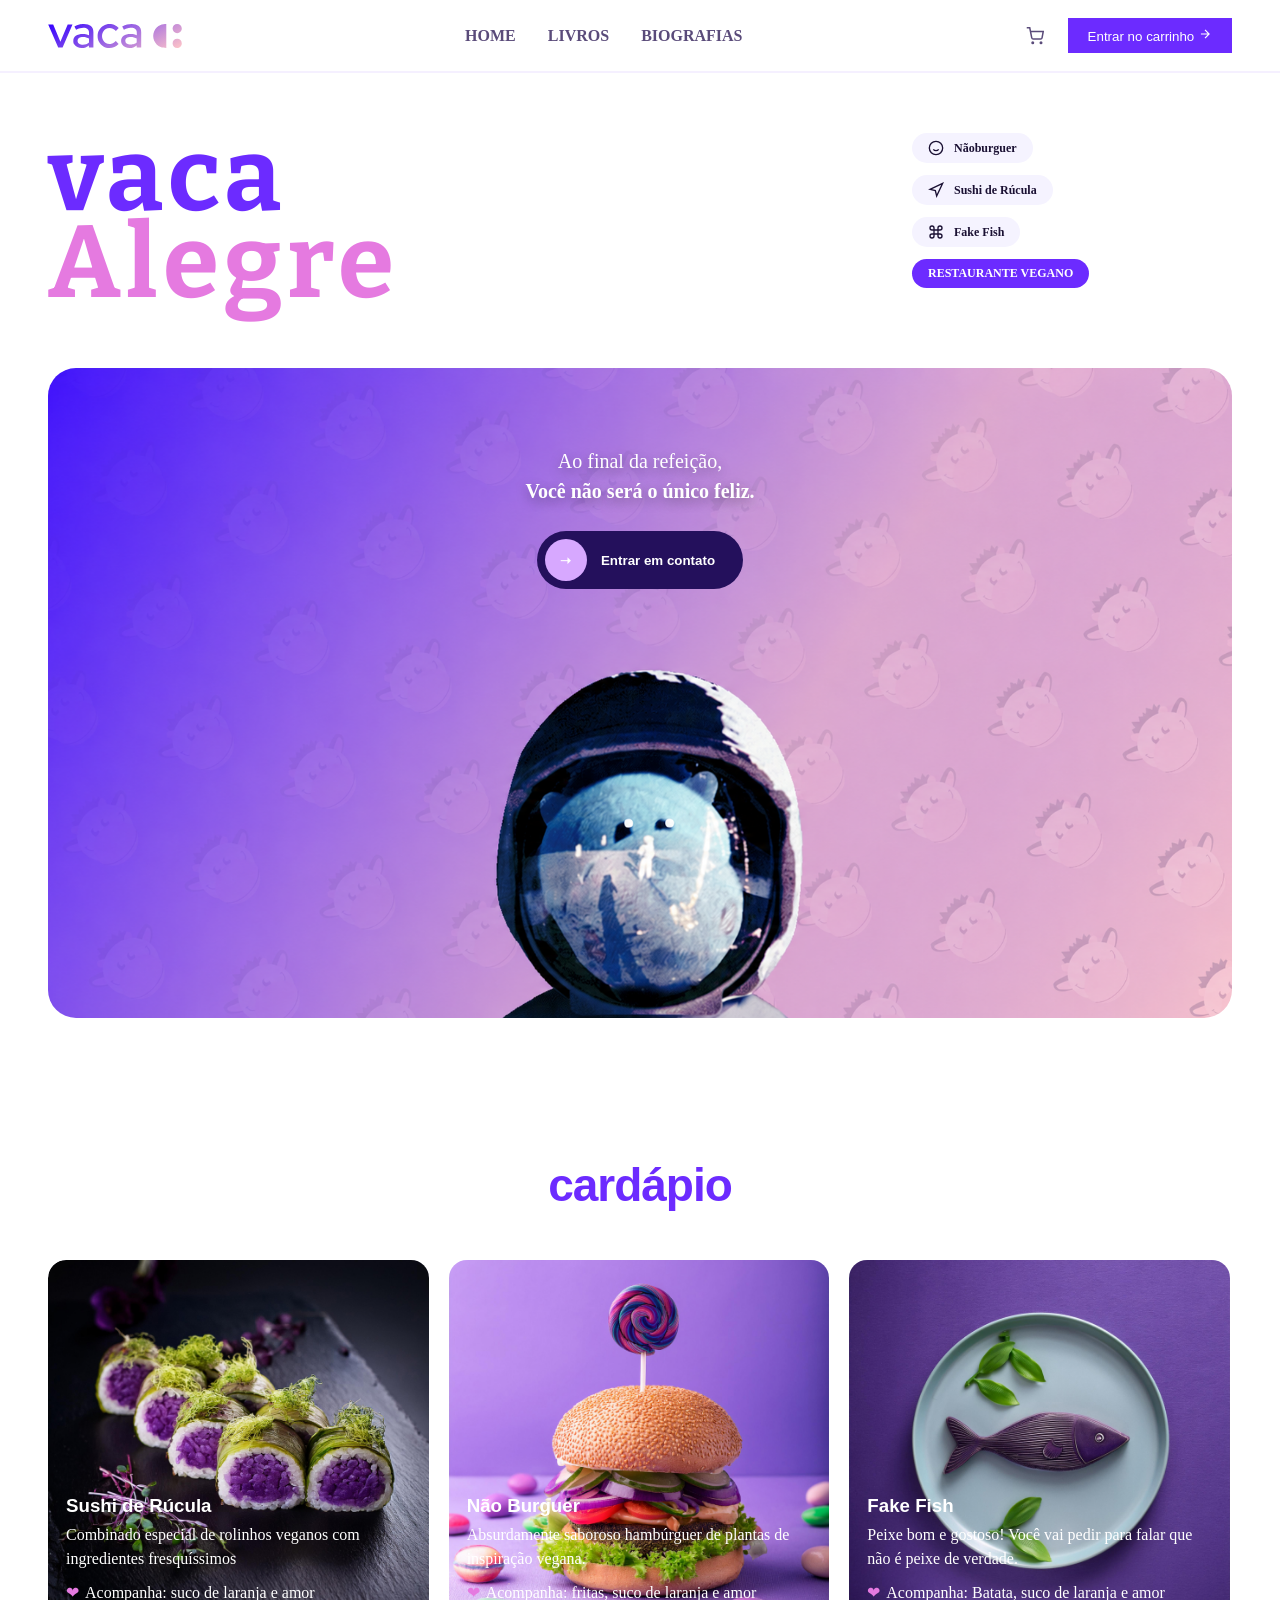
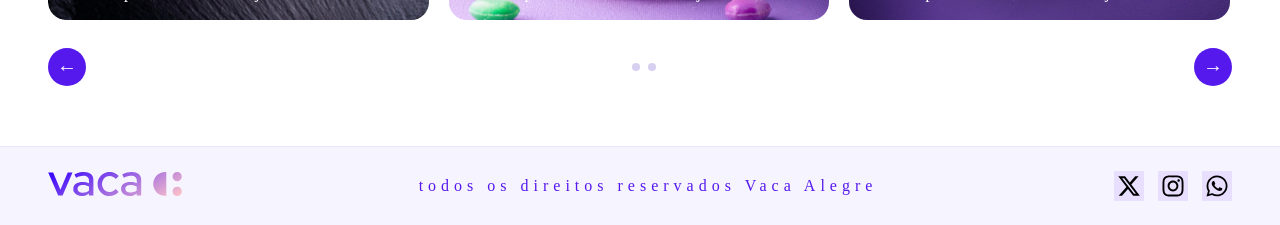
==== site/index.html @ ef527858 "Add files via upload" ====
<!DOCTYPE html>
<html lang="en">
<head>
    <meta charset="UTF-8">
    <meta name="viewport" content="width=device-width, initial-scale=1.0">
    <title>booksaurora</title>
    <link rel="stylesheet" href="style.css">
</head>
<body>
    <nav>
        <div class="nav-logo">
            <img src="imagens/vaca-alegre-marca.svg" alt="">
        </div>
        <ul class="nav-links">
            <li><a href="">Home</a></li>
            <li><a href="#cardapio">livros</a></li>
            <li><a href="sobrenos.html">biografias</a></li>
        </ul>
        <div class="nav-actions">
            <span class="nav-cart">
                <svg viewBox="0 0 24 24" fill="none" stroke="currentColor" stroke-width="2" width="18" height="18"><circle cx="9" cy="21" r="1"/><circle cx="20" cy="21" r="1"/><path d="M1 1h4l2.68 13.39a2 2 0 0 0 2 1.61h9.72a2 2 0 0 0 2-1.61L23 6H6"/></svg>
            </span>
            <button class="btn-entrar">
                Entrar no carrinho
                <svg viewBox="0 0 24 24" fill="none" stroke="currentColor" stroke-width="2"><path d="M5 12h14M12 5l7 7-7 7"/></svg>
            </button>
        </div>       
    </nav>

    <div class="hero">
        <div class="hero-topo">
            <div class="hero-text">
                <h1 class="hero-title">
                    vaca <br>
                    <span class="alegre">Alegre</span> 
                </h1>
            </div>
            <div class="hero-menu">
                <div class="hero-menu-item">
                    <svg viewBox="0 0 24 24" fill="none" stroke="currentColor" stroke-width="2"><circle cx="12" cy="12" r="10"/><path d="M8 14s1.5 2 4 2 4-2 4-2"/><line x1="9" y1="9" x2="9.01" y2="9"/><line x1="15" y1="9" x2="15.01" y2="9"/></svg>
                    Nãoburguer
                </div>
                <div class="hero-menu-item">
                    <svg viewBox="0 0 24 24" fill="none" stroke="currentColor" stroke-width="2"><path d="M3 11l19-9-9 19-2-8-8-2z"/></svg>
                    Sushi de Rúcula
                </div>
                <div class="hero-menu-item">
                    <svg viewBox="0 0 24 24" fill="none" stroke="currentColor" stroke-width="2"><path d="M18 3a3 3 0 0 0-3 3v12a3 3 0 0 0 3 3 3 3 0 0 0 3-3 3 3 0 0 0-3-3H6a3 3 0 0 0-3 3 3 3 0 0 0 3 3 3 3 0 0 0 3-3V6a3 3 0 0 0-3-3 3 3 0 0 0-3 3 3 3 0 0 0 3 3h12a3 3 0 0 0 3-3 3 3 0 0 0-3-3z"/></svg>
                    Fake Fish
                </div>
                <div class="hero-menu-item active">
                    Restaurante Vegano
                </div>
            </div>            
        </div>
        <div class="hero-banner">
            <img src="imagens/espaco.png" alt="">
            <div class="hero-banner-content">
                <p>
                    Ao final da refeição, <br>
                    <strong> Você não será o único feliz.</strong>
                </p>
                <button class="btn-contato">
                    Entrar em contato
                </button>
            </div>
        </div>
    </div>
    <div class="cardapio" id="cardapio">
        <h2 class="cardapio-title">cardápio</h2>
        <div class="carousel-wrapper">
          <div class="carousel-track-outer">
            <div class="carousel-track" id="carouselTrack">
                <!--Cards-->
                <div class="card">
                    <div class="card-img-placeholder">
                        <img src="imagens/fotos/cardapio/sushi-de-rucula.jpg" alt="" style="width: 100%;height:100%;object-fit:cover;">
                    </div>
                    <div class="card-info">
                        <h3>Sushi de Rúcula</h3>
                        <p>Combinado especial de rolinhos veganos com ingredientes fresquíssimos</p>
                        <span class="card-tag">Acompanha: suco de laranja e amor</span>
                    </div>
                </div>

                <div class="card featured">
                    <div class="card-img-placeholder">
                        <img src="imagens/fotos/cardapio/nao-burger.jpg" alt="" style="width: 100%;height:100%;object-fit:cover;">
                    </div>
                    <div class="card-info">
                        <h3>Não Burguer</h3>
                        <p>Absurdamente saboroso hambúrguer de plantas de inspiração vegana.</p>
                        <span class="card-tag">Acompanha: fritas, suco de laranja e amor</span>
                    </div>
                </div>

                <div class="card">
                    <div class="card-img-placeholder">
                        <img src="imagens/fotos/cardapio/fake-fish.jpg" alt="" style="width: 100%;height:100%;object-fit:cover;">
                    </div>
                    <div class="card-info">
                        <h3>Fake Fish</h3>
                        <p>Peixe bom e gostoso! Você vai pedir para falar que não é peixe de verdade.</p>
                        <span class="card-tag">Acompanha: Batata, suco de laranja e amor</span>
                    </div>
                </div>

                <div class="card">
                    <div class="card-img-placeholder">
                        <img src="imagens/fotos/cardapio/escondidinho-veg.jpg" alt="" style="width: 100%;height:100%;object-fit:cover;">
                    </div>
                    <div class="card-info">
                        <h3>Escondidinho vegetariano</h3>
                        <p>Um escondidinho de berinjela que combina com molho de tomate seco.</p>
                        <span class="card-tag">Acompanha: manjericão, suco de laranja e amor</span>
                    </div>
                </div>

                <div class="card">
                    <div class="card-img-placeholder">
                        <img src="imagens/fotos/cardapio/quibeleza.jpg" alt="" style="width: 100%;height:100%;object-fit:cover;">
                    </div>
                    <div class="card-info">
                        <h3>Quibeleza</h3>
                        <p>Quibe de beterraba crocante com frescor de hortelã</p>
                        <span class="card-tag">Acompanha: suco de frutas vermelhas e amor</span>
                    </div>
                </div>
            </div>    
          </div>  

        <div class="carousel-controls">
            <button class="carousel-btn" id="prevBtn" disabled>&#8592;</button>
            <div class="carousel-dots" id="carouselDots"></div>
            <button class="carousel-btn" id="nextBtn">&#8594;</button>
        </div> 
        </div>
    </div>

    <footer>
        <div class="footer-logo">
            <img src="imagens/vaca-alegre-marca.svg" alt="">
        </div>
        <span class="footer-copy">todos os direitos reservados Vaca Alegre</span>
        <div class="footer-socials">
            <a href=""><img src="" alt=""><svg xmlns="http://www.w3.org/2000/svg" viewBox="0 0 640 640"><!--!Font Awesome Free v7.2.0 by @fontawesome - https://fontawesome.com License - https://fontawesome.com/license/free Copyright 2026 Fonticons, Inc.--><path d="M453.2 112L523.8 112L369.6 288.2L551 528L409 528L297.7 382.6L170.5 528L99.8 528L264.7 339.5L90.8 112L236.4 112L336.9 244.9L453.2 112zM428.4 485.8L467.5 485.8L215.1 152L173.1 152L428.4 485.8z"/></svg></a>
            <a href=""> <svg xmlns="http://www.w3.org/2000/svg" viewBox="0 0 640 640"><!--!Font Awesome Free v7.2.0 by @fontawesome - https://fontawesome.com License - https://fontawesome.com/license/free Copyright 2026 Fonticons, Inc.--><path d="M320.3 205C256.8 204.8 205.2 256.2 205 319.7C204.8 383.2 256.2 434.8 319.7 435C383.2 435.2 434.8 383.8 435 320.3C435.2 256.8 383.8 205.2 320.3 205zM319.7 245.4C360.9 245.2 394.4 278.5 394.6 319.7C394.8 360.9 361.5 394.4 320.3 394.6C279.1 394.8 245.6 361.5 245.4 320.3C245.2 279.1 278.5 245.6 319.7 245.4zM413.1 200.3C413.1 185.5 425.1 173.5 439.9 173.5C454.7 173.5 466.7 185.5 466.7 200.3C466.7 215.1 454.7 227.1 439.9 227.1C425.1 227.1 413.1 215.1 413.1 200.3zM542.8 227.5C541.1 191.6 532.9 159.8 506.6 133.6C480.4 107.4 448.6 99.2 412.7 97.4C375.7 95.3 264.8 95.3 227.8 97.4C192 99.1 160.2 107.3 133.9 133.5C107.6 159.7 99.5 191.5 97.7 227.4C95.6 264.4 95.6 375.3 97.7 412.3C99.4 448.2 107.6 480 133.9 506.2C160.2 532.4 191.9 540.6 227.8 542.4C264.8 544.5 375.7 544.5 412.7 542.4C448.6 540.7 480.4 532.5 506.6 506.2C532.8 480 541 448.2 542.8 412.3C544.9 375.3 544.9 264.5 542.8 227.5zM495 452C487.2 471.6 472.1 486.7 452.4 494.6C422.9 506.3 352.9 503.6 320.3 503.6C287.7 503.6 217.6 506.2 188.2 494.6C168.6 486.8 153.5 471.7 145.6 452C133.9 422.5 136.6 352.5 136.6 319.9C136.6 287.3 134 217.2 145.6 187.8C153.4 168.2 168.5 153.1 188.2 145.2C217.7 133.5 287.7 136.2 320.3 136.2C352.9 136.2 423 133.6 452.4 145.2C472 153 487.1 168.1 495 187.8C506.7 217.3 504 287.3 504 319.9C504 352.5 506.7 422.6 495 452z"/></svg></a>
            <a href=""><svg xmlns="http://www.w3.org/2000/svg" viewBox="0 0 640 640"><!--!Font Awesome Free v7.2.0 by @fontawesome - https://fontawesome.com License - https://fontawesome.com/license/free Copyright 2026 Fonticons, Inc.--><path d="M476.9 161.1C435 119.1 379.2 96 319.9 96C197.5 96 97.9 195.6 97.9 318C97.9 357.1 108.1 395.3 127.5 429L96 544L213.7 513.1C246.1 530.8 282.6 540.1 319.8 540.1L319.9 540.1C442.2 540.1 544 440.5 544 318.1C544 258.8 518.8 203.1 476.9 161.1zM319.9 502.7C286.7 502.7 254.2 493.8 225.9 477L219.2 473L149.4 491.3L168 423.2L163.6 416.2C145.1 386.8 135.4 352.9 135.4 318C135.4 216.3 218.2 133.5 320 133.5C369.3 133.5 415.6 152.7 450.4 187.6C485.2 222.5 506.6 268.8 506.5 318.1C506.5 419.9 421.6 502.7 319.9 502.7zM421.1 364.5C415.6 361.7 388.3 348.3 383.2 346.5C378.1 344.6 374.4 343.7 370.7 349.3C367 354.9 356.4 367.3 353.1 371.1C349.9 374.8 346.6 375.3 341.1 372.5C308.5 356.2 287.1 343.4 265.6 306.5C259.9 296.7 271.3 297.4 281.9 276.2C283.7 272.5 282.8 269.3 281.4 266.5C280 263.7 268.9 236.4 264.3 225.3C259.8 214.5 255.2 216 251.8 215.8C248.6 215.6 244.9 215.6 241.2 215.6C237.5 215.6 231.5 217 226.4 222.5C221.3 228.1 207 241.5 207 268.8C207 296.1 226.9 322.5 229.6 326.2C232.4 329.9 268.7 385.9 324.4 410C359.6 425.2 373.4 426.5 391 423.9C401.7 422.3 423.8 410.5 428.4 397.5C433 384.5 433 373.4 431.6 371.1C430.3 368.6 426.6 367.2 421.1 364.5z"/></svg> </a>
        </div>
    </footer>

    <script>
        const track   = document.getElementById('carouselTrack');
        const prevBtn = document.getElementById('prevBtn')
        const nextBtn = document.getElementById('nextBtn')
        const dotwrap = document.getElementById('carouselDots')
        const cards   = track.querySelectorAll('.card')
        const visible = () => window.innerWidth < 768 ? 1 : 3

        let current = 0
        const total = () => cards.length - visible() + 1

        function buildDots(){
            dotwrap.innerHTML = ' '
            for(let i = 0; i<total(); i++){
                const d = document.createElement('span')
                d.className = 'dot' + (i === current ? 'active' : '')
                d.addEventListener('click', ()=> goTo(i))
                dotwrap.appendChild(d)
            }
        }
        function goTo(idx){
            current = Math.max(0, Math.min(idx, total() - 1))
            const cardWidth = cards[0].offsetWidth + 20

            track.style.transform = `translateX(-${current * cardWidth}px)`
            prevBtn.disabled = current === 0
            nextBtn.disabled = current >= total() - 1
            dotwrap.querySelectorAll('.dot').forEach((d,i)=>
                d.classList.toggle('active', i === current)
            )
        }

        prevBtn.addEventListener('click', () => goTo(current - 1))
        nextBtn.addEventListener('click', () => goTo(current + 1))

        buildDots()
        Window.addEventListener('resize', ()=>{
            buildDots()
        })
        goTo(0)

    </script>

</body>
</html>
---- site/style.css ----
@import url('https://fonts.googleapis.com/css2?family=Bitter:ital,wght@0,100..900;1,100..900&family=Instrument+Sans:ital,wght@0,400..700;1,400..700&display=swap');

* {
    box-sizing: border-box;
    margin: 0;
    padding: 0;
}

body {
    background-color: #fff;
    color: #1a1033;
    overflow-x: hidden;
}

nav {
    display: flex;
    align-items: center;
    justify-content: space-between;
    padding: 18px 48px;
    position: sticky;
    background-color: rgba(255, 255, 255, 0.92);
    top: 0;
    backdrop-filter: blur(12px);
    border-bottom: 2px solid rgba(108, 43, 255, 0.07);
}

.nav-logo {
    display: flex;
    align-items: center;
    gap: 6px;
}

.nav-links {
    display: flex;
    gap: 32px;
    list-style: none;
}

.nav-links a {
    text-decoration: none;
    font-weight: bold;
    text-transform: uppercase;
    color: #5a4b7a
}

.nav-links a:hover {
    color: #6c2bff;
}

.nav-actions {
    display: flex;
    align-items: center;
    gap: 14px;
}

.nav-cart {
    color: #5a4b7a;
    display: flex;
    align-items: center;
    gap: 4px;

}

.btn-entrar {
    background-color: #6c2bff;
    color: white;
    border: none;
    padding: 9px 20px;
    cursor: pointer;
    gap: 6px;
    transform: background .2s, transform .15s;
    margin-left: 10px;
}

.btn-entrar:hover {
    background: #5519ee;
    transform: translateY(-1px);
}

.btn-entrar svg {
    width: 14px;
    height: 14px;
}

.hero {
    padding: 60px 48px;
    position: relative;
    display: flex;
    flex-direction: column;
    gap: 32px;
}

.hero-topo {
    display: flex;
    justify-content: space-between;
    align-items: flex-start;
    width: 100%;
    margin-bottom: 30px;
}

.hero-text {
    flex: 1;
    min-width: 400px;
}

.hero-title {
    font-family: "Bitter", serif;
    font-weight: bold;
    font-size: 102px;
    line-height: .85;
    letter-spacing: 5px;
    color: #6c2bff;
}

.hero-title .alegre {
    color: #e57ae0;
}

.hero-menu {
    width: 320px;
    display: flex;
    flex-direction: column;
    gap: 12px;
    margin-left: auto;
}

.hero-menu-item {
    display: flex;
    align-items: center;
    gap: 10px;
    font-weight: bold;
    background-color: #f5f3ff;
    border-radius: 40px;
    padding: 7px 16px;
    width: fit-content;
    cursor: pointer;
    transition: background .2s;
    font-size: 12px;
}

.hero-menu-item:hover {
    background-color: #ede8ff;
}

.hero-menu-item svg {
    width: 16px;
    height: 16px;
    flex-shrink: 0;
}

.hero-menu-item.active {
    color: #fff;
    text-transform: uppercase;
    font-weight: bold;
    background-color: #6c2bff;
}

.hero-banner {
    position: relative;
    border-radius: 28px;
    min-height: 300px;
    overflow: hidden;
}

.hero-banner img {
    width: 100%;
    height: 650px;
    object-fit: cover;
    display: block;
}

.hero-banner-content {
    position: absolute;
    top: 12%;
    left: 50%;
    text-align: center;
    width: 100%;
    transform: translateX(-50%);
}

.hero-banner-content p {
    color: white;
    margin-bottom: 25px;
    font-size: 20px;
    text-shadow: 0 4px 12px rgba(0, 0, 0, .35);
    line-height: 1.5;
}

.hero-banner-content p strong {
    color: #fff;
    font-weight: bold;
}

.btn-contato {
    display: inline-flex;
    align-items: center;
    gap: 14px;
    background-color: #24105c;
    color: white;
    border: none;
    border-radius: 50px;
    padding: 8px 28px 8px 8px;
    font-weight: bold;
    cursor: pointer;
    transition: all .3s ease;
}

.btn-contato::before {
    content: "➝";
    width: 42px;
    height: 42px;
    background-color: #d7a8ff;
    border-radius: 50%;
    display: flex;
    align-items: center;
    justify-content: center;
    transition: transform .4s ease;
}

.btn-contato:hover::before {
    transform: translateX(10px);
}

.btn-contato:hover {
    transform: translateY(-2px);
}

.cardapio {
    padding: 80px 48px 60px;
}

.cardapio-title {
    font-family: sans-serif;
    font-weight: bold;
    font-size: 46px;
    text-align: center;
    margin-bottom: 48px;
    letter-spacing: -1px;
    color: #6c2bff;
}

.carousel-wrapper {
    position: relative;
}

.carousel-track-outer {
    overflow: hidden;
    border-radius: 18px;
}

.carousel-track {
    display: flex;
    gap: 20px;
}

.card {
    flex: 0 0 calc(33.333% - 14px);
    border-radius: 18px;
    overflow: hidden;
    position: relative;
    min-height: 360px;
    display: flex;
    flex-direction: column;
    justify-content: flex-end;
    transition: transform .25s;
    background-color: #f6f4ff;
}

.card:hover {
    transform: translateY(-4px);
}

.card-img-placeholder {
    position: absolute;
    background: linear-gradient(160deg, #ddd5ff 0%, #f8d7fa 100%);
    display: flex;
    align-items: center;
    justify-content: center;
    text-transform: uppercase;
    color: #f8f7f9;
    inset: 0;

}

.card .featured .card-img-placeholder {
    background: linear-gradient(160deg, #a78bfa 0%, #e879f9 100%);
}

.card-info {
    position: relative;
    background: linear-gradient(to top rgba(20, 10, 40, 0.82) 0%, transparent 100%);
    padding: 20px 18px 18px;
    color: #fff;
}

.card-info h3 {
    font-family: sans-serif;
    margin-bottom: 6px;
}

.card-info p {
    color: white;
    line-height: 1.5;
    margin-bottom: 12px;
}

.card-tag {
    display: inline-flex;
    align-items: center;
    gap: 6px;
    color: white;
}

.card-tag::before {
    content: "❤︎";
    color: #e57ae0;
}

.carousel-controls {
    display: flex;
    align-items: center;
    justify-content: space-between;
    margin-top: 28px;
}

.carousel-btn {
    width: 38px;
    height: 38px;
    border-radius: 50%;
    border: none;
    background-color: #5519ee;
    color: white;
    cursor: pointer;
    display: flex;
    align-items: center;
    justify-content: center;
    transition: background .2s, transform .15s;
    font-size: 20px;
}

.carousel-btn:hover {
    background-color: #24105c;
    transform: scale(1.08);
}

.carousel-dots {
    display: flex;
    gap: 8px;
    align-items: center;
}

footer {
    background-color: #f6f4ff;
    padding: 24px 48px;
    display: flex;
    align-items: center;
    justify-content: space-between;
    border-top: 1px solid rgba(108, 43, 255, 0.08);
}

.footer-copy {
    color: #5519ee;
    letter-spacing: 5px;
}

.footer-socials {
    display: flex;
    gap: 14px;
}

.footer-socials a {
    width: 30px;
    height: 30px;
    background-color: rgba(108, 43, 255, 0.1);
    display: flex;
    align-items: center;
    justify-content: center;
    color: #24105c;
    text-decoration: none;
}

.dot {
    width: 8px;
    height: 8px;
    border-radius: 50%;
    background-color: #d8d0f0;
}

.dot.active {
    background-color: #a78bfa;
    transform: scale(1.35);
}

.descricao {
    text-align: center;
    font-size: 40px;
}

.descricao h1 {
    color: #5519ee;
    font-family: Verdana, Geneva, Tahoma, sans-serif;
}
.descricao p{
    font-size: 29px;
    text-align: left;
    margin-bottom: 10px;
    margin-top: 0;
    padding: 10px;
}

.container {
    display: flex;
    align-items: center;
   gap: 13px;
   margin-left: 30px;
  
 
}
.card06 h3 {
  margin-bottom: 10px; /* Controla o espaço logo abaixo do h3 */
}

.card06 p {
  margin-top: 0; /* Remove a margem padrão superior do parágrafo */
}

.container img {
    border-radius: 500px;
    max-width: 150px;
}
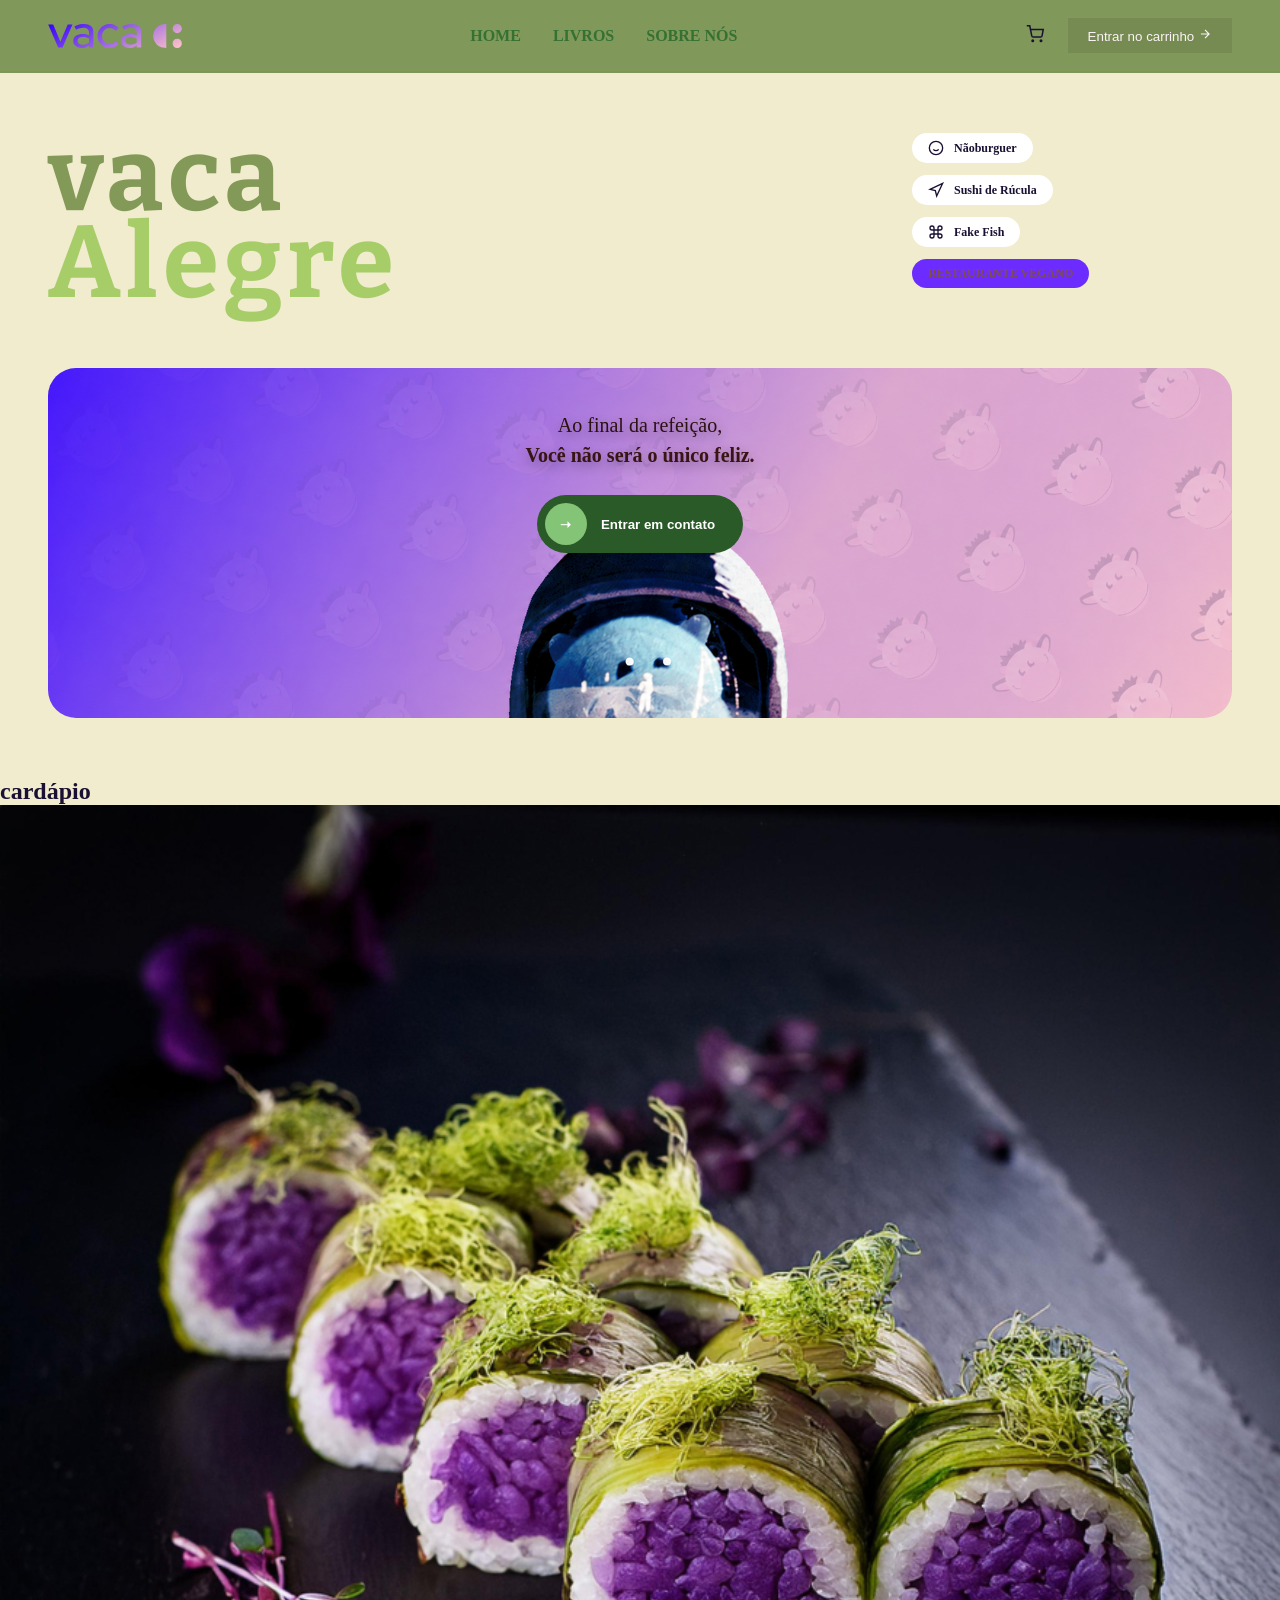
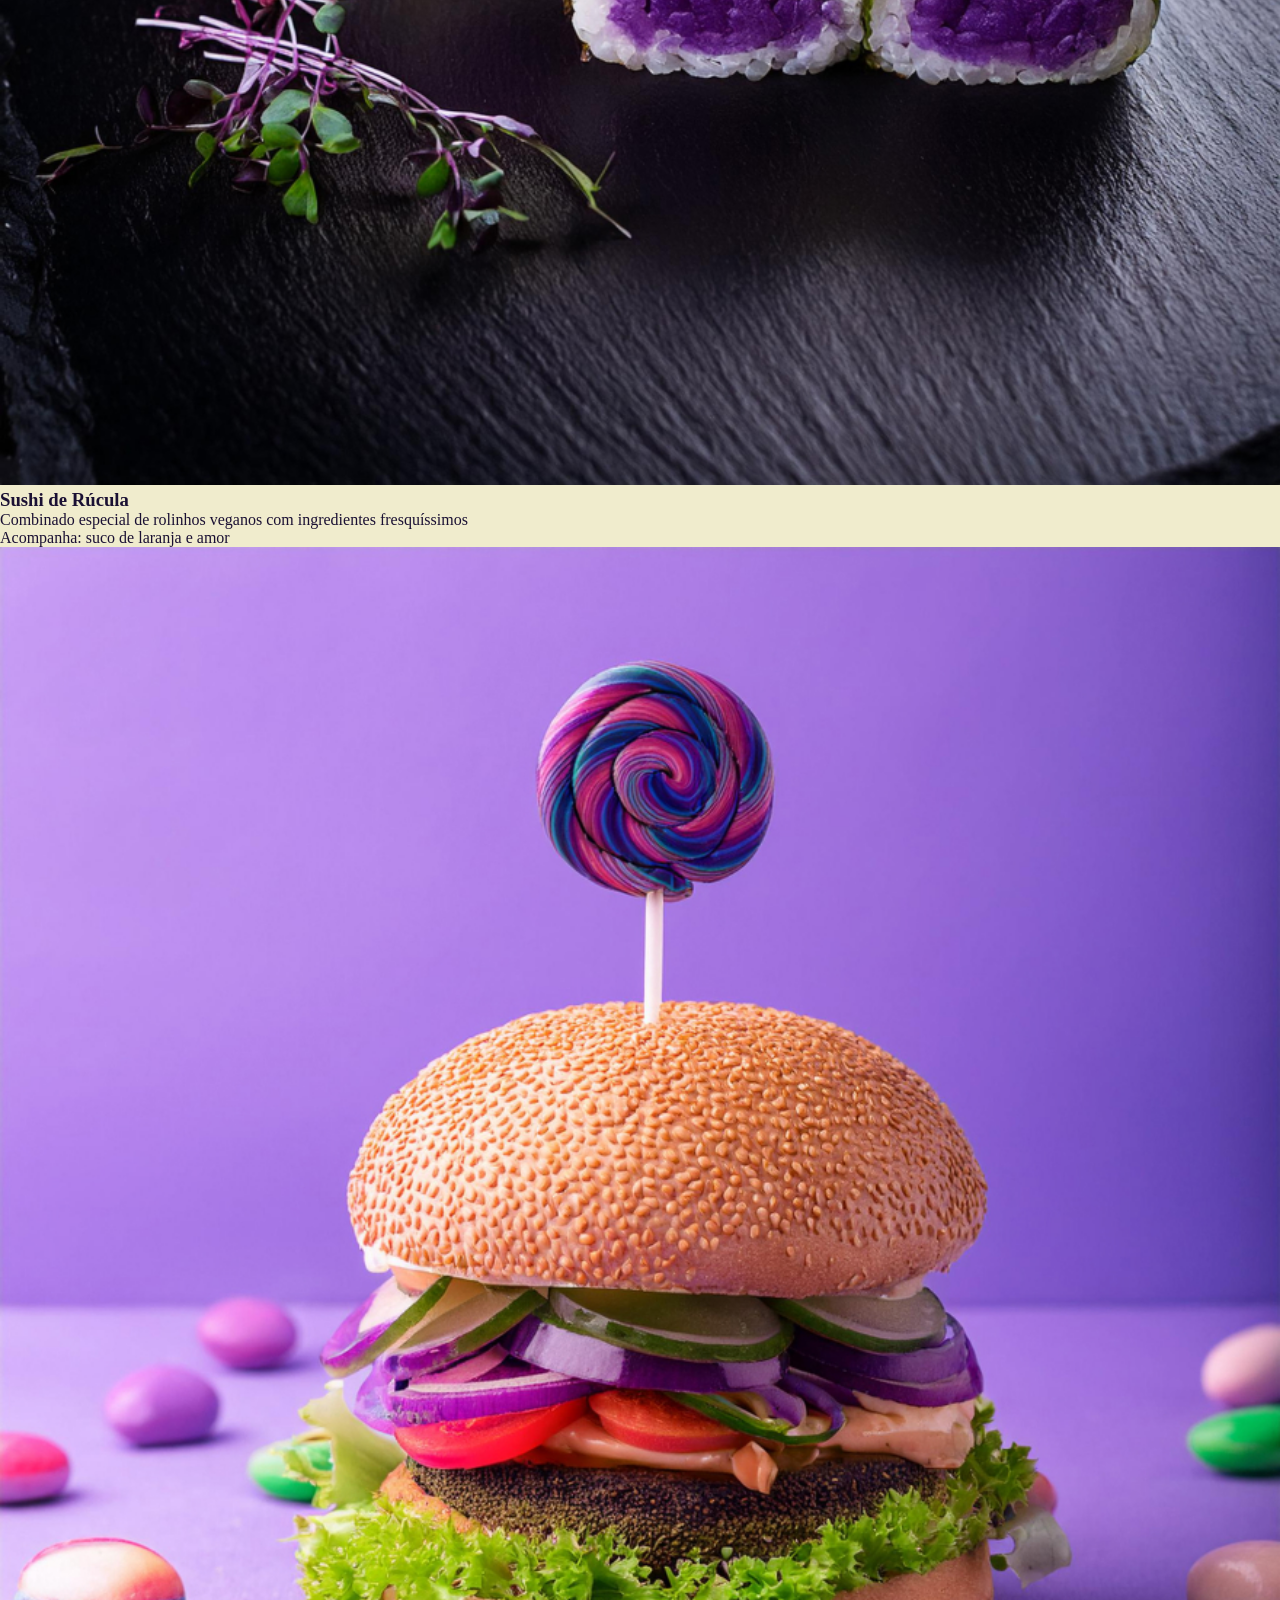
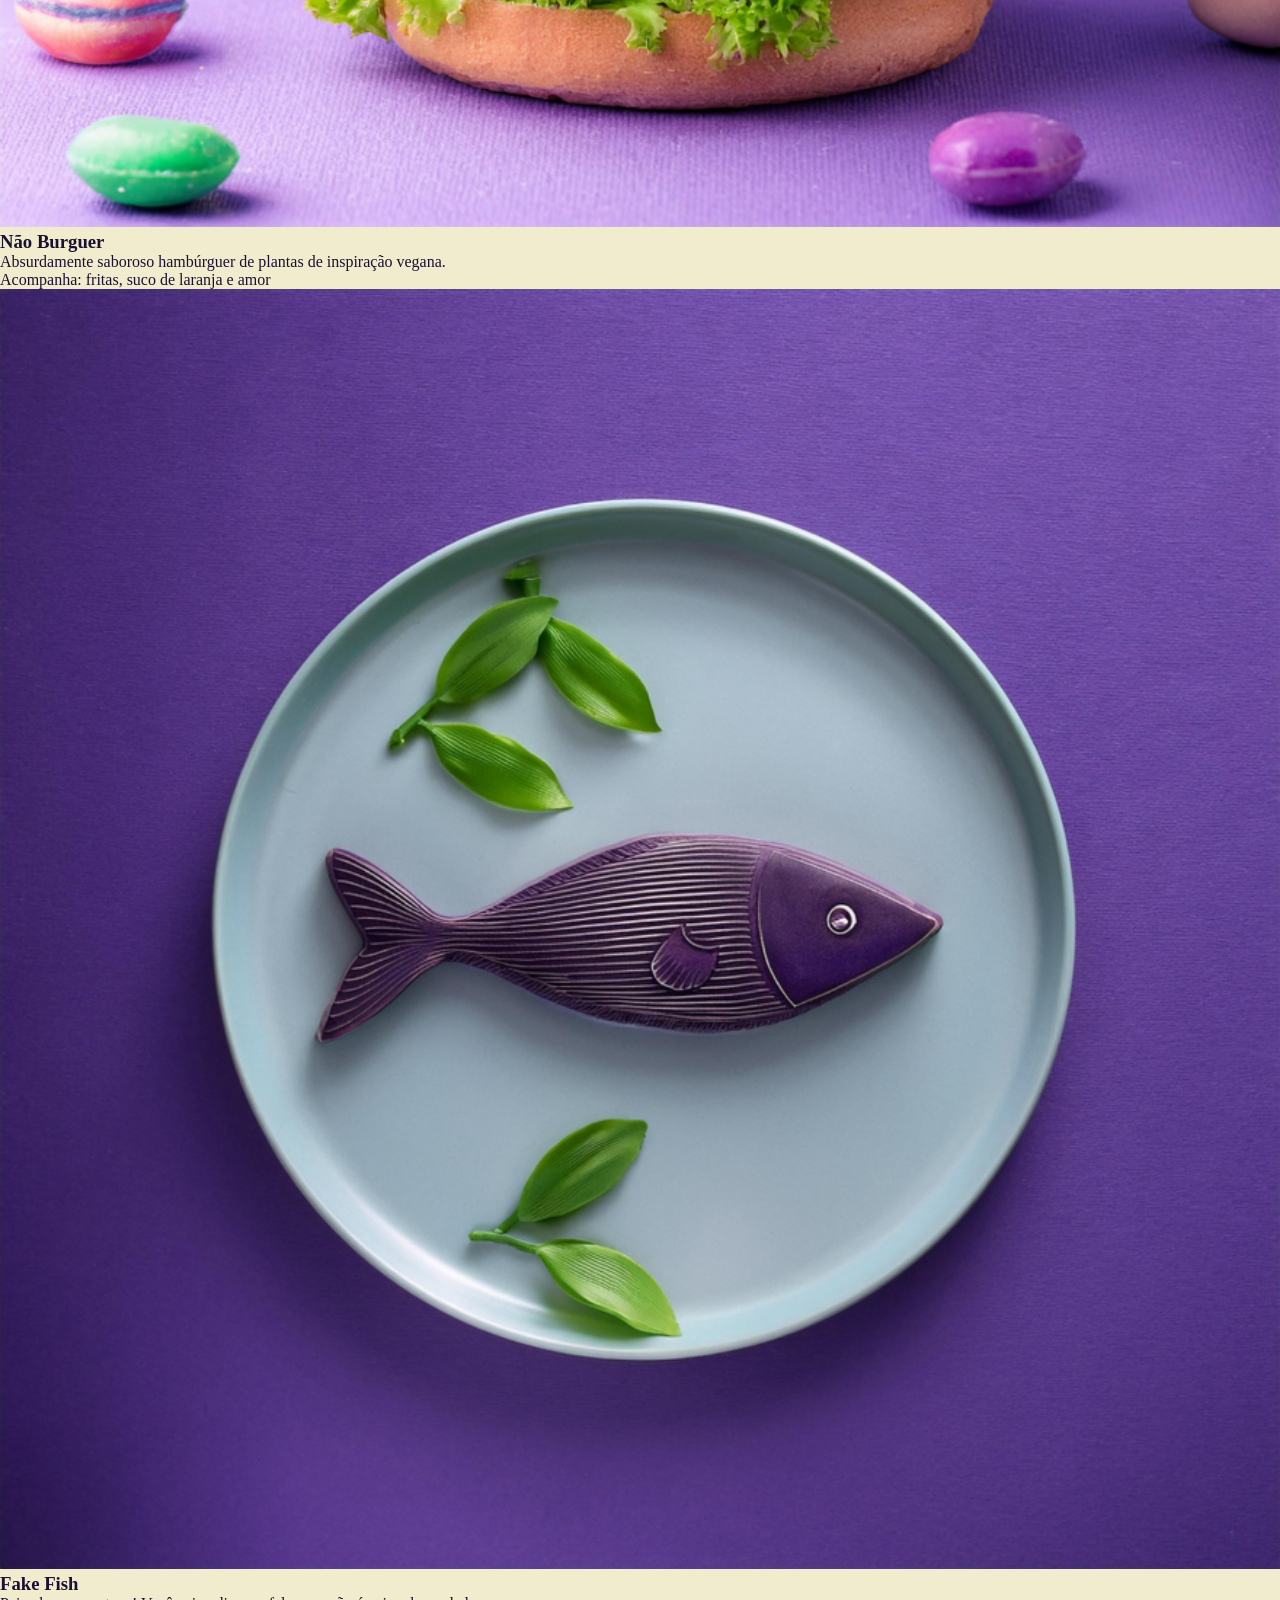
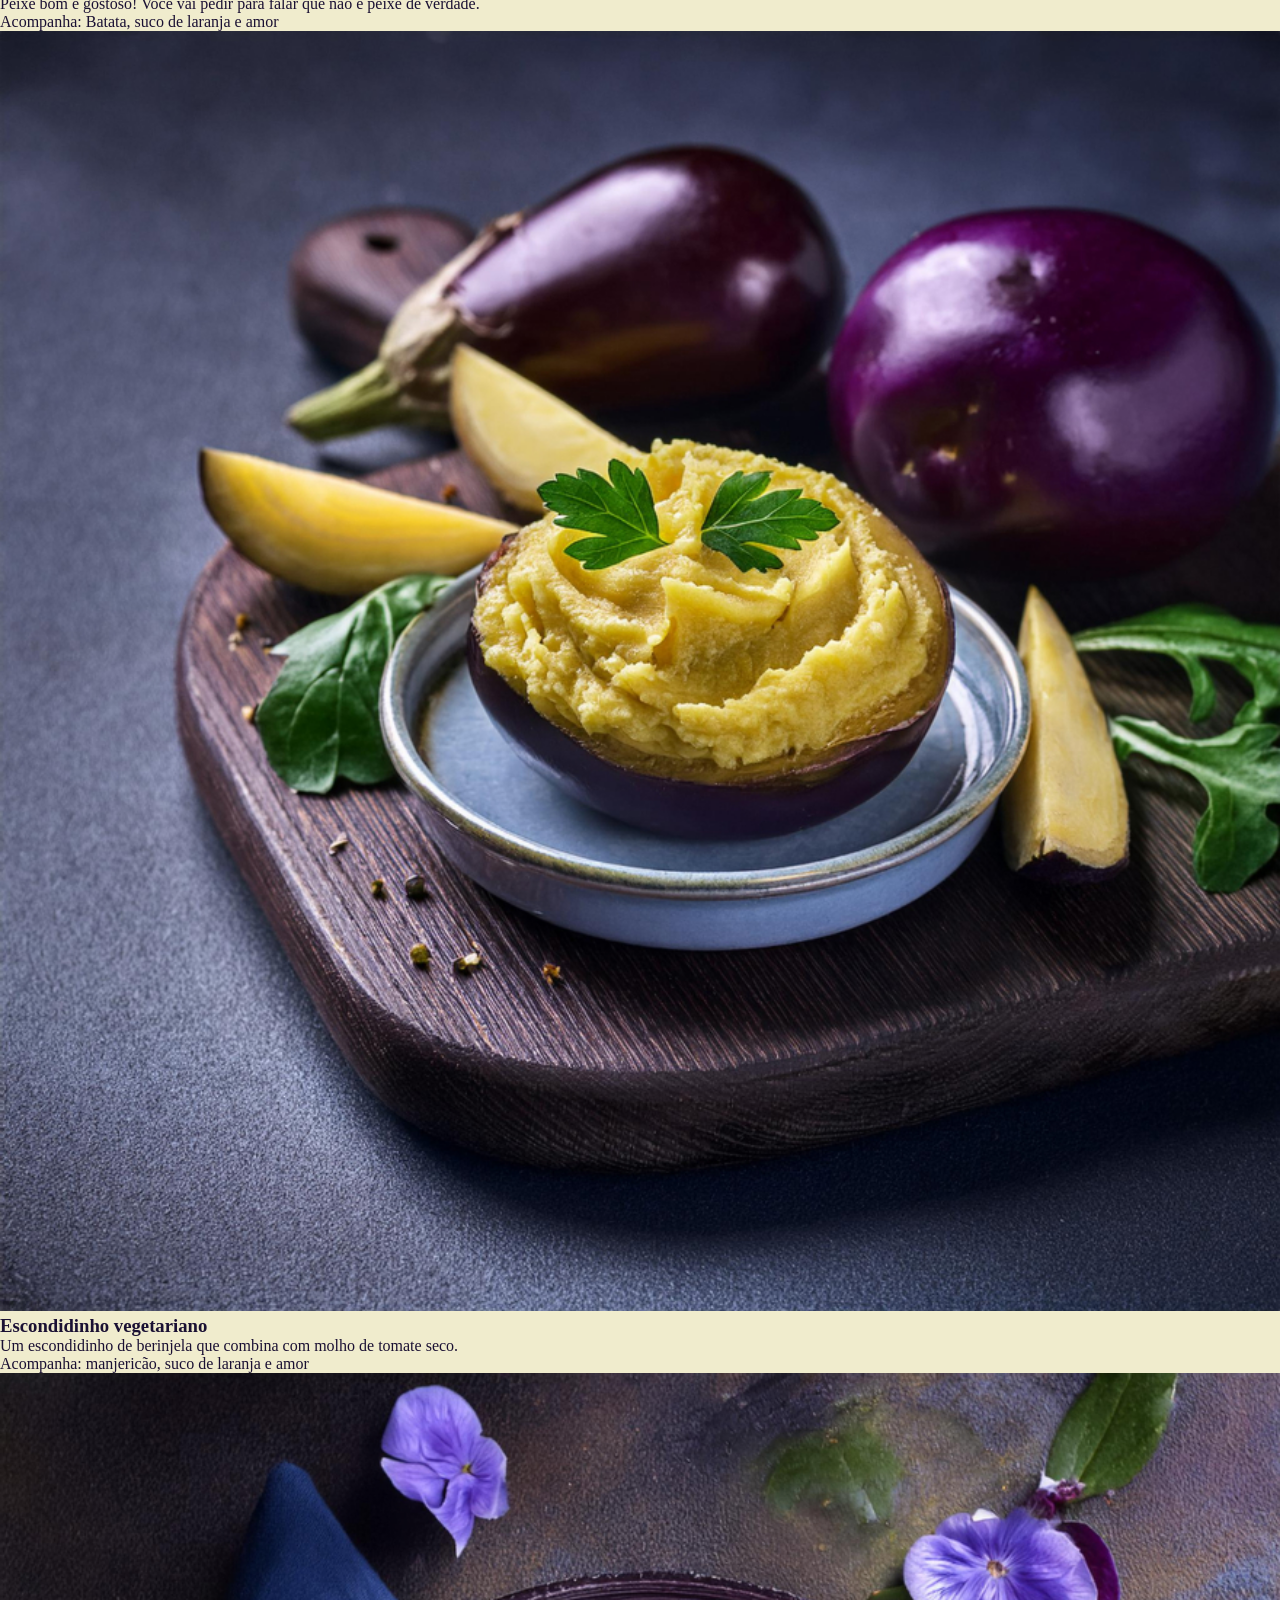
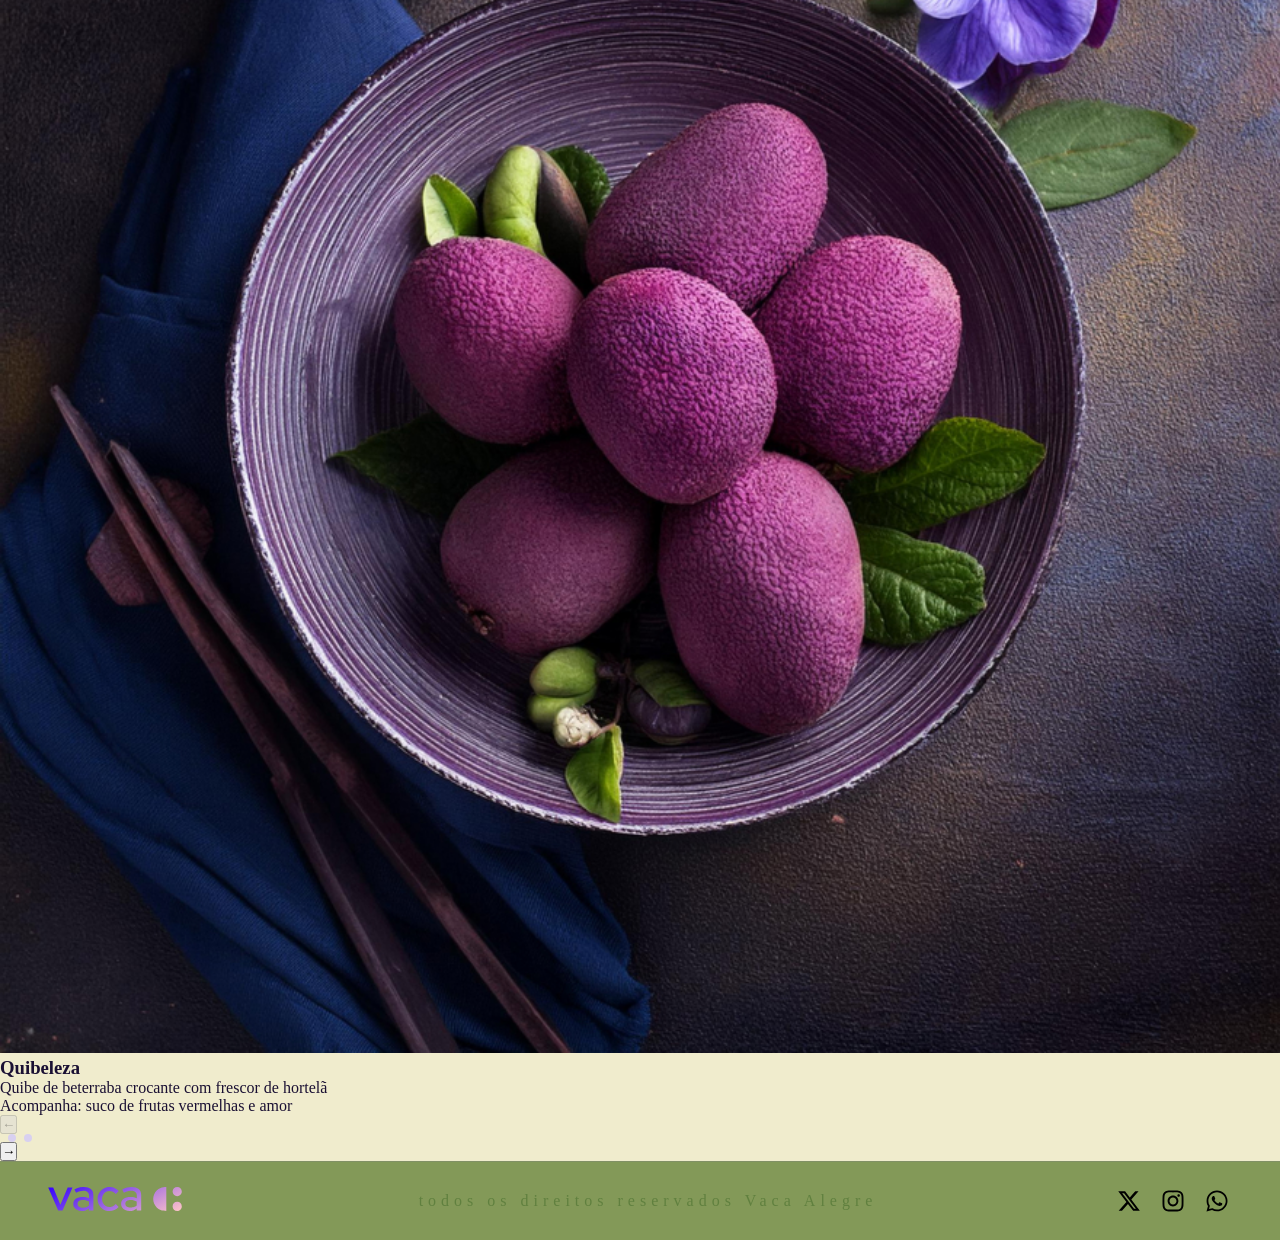
==== commit f2fb239f: "Add files via upload" ====
--- a/site/index.html
+++ b/site/index.html
@@ -14,7 +14,7 @@
         <ul class="nav-links">
             <li><a href="">Home</a></li>
             <li><a href="#cardapio">livros</a></li>
-            <li><a href="sobrenos.html">biografias</a></li>
+            <li><a href="sobrenos.html">sobre nós</a></li>
         </ul>
         <div class="nav-actions">
             <span class="nav-cart">
--- a/site/style.css
+++ b/site/style.css
@@ -7,7 +7,7 @@
 }
 
 body {
-    background-color: #fff;
+    background-color: #f0eccd;
     color: #1a1033;
     overflow-x: hidden;
 }
@@ -18,10 +18,9 @@
     justify-content: space-between;
     padding: 18px 48px;
     position: sticky;
-    background-color: rgba(255, 255, 255, 0.92);
+    background-color:#809859;
     top: 0;
-    backdrop-filter: blur(12px);
-    border-bottom: 2px solid rgba(108, 43, 255, 0.07);
+    border-bottom: 2px solid rgba(57, 133, 64, 0.07);
 }
 
 .nav-logo {
@@ -40,11 +39,12 @@
     text-decoration: none;
     font-weight: bold;
     text-transform: uppercase;
-    color: #5a4b7a
+    color: #357133
 }
 
 .nav-links a:hover {
-    color: #6c2bff;
+    color: #809859;
+  
 }
 
 .nav-actions {
@@ -53,17 +53,10 @@
     gap: 14px;
 }
 
-.nav-cart {
-    color: #5a4b7a;
-    display: flex;
-    align-items: center;
-    gap: 4px;
-
-}
 
 .btn-entrar {
-    background-color: #6c2bff;
-    color: white;
+    background-color: #768b52;
+    color: rgb(251, 243, 245);
     border: none;
     padding: 9px 20px;
     cursor: pointer;
@@ -73,7 +66,7 @@
 }
 
 .btn-entrar:hover {
-    background: #5519ee;
+    background: #46572c;
     transform: translateY(-1px);
 }
 
@@ -109,11 +102,11 @@
     font-size: 102px;
     line-height: .85;
     letter-spacing: 5px;
-    color: #6c2bff;
+    color: #839958;
 }
 
 .hero-title .alegre {
-    color: #e57ae0;
+    color: #a7cd69;
 }
 
 .hero-menu {
@@ -129,7 +122,7 @@
     align-items: center;
     gap: 10px;
     font-weight: bold;
-    background-color: #f5f3ff;
+    background-color: #ffffff;
     border-radius: 40px;
     padding: 7px 16px;
     width: fit-content;
@@ -149,7 +142,7 @@
 }
 
 .hero-menu-item.active {
-    color: #fff;
+    color: #804d4d;
     text-transform: uppercase;
     font-weight: bold;
     background-color: #6c2bff;
@@ -164,7 +157,7 @@
 
 .hero-banner img {
     width: 100%;
-    height: 650px;
+    height: 350px;
     object-fit: cover;
     display: block;
 }
@@ -179,7 +172,7 @@
 }
 
 .hero-banner-content p {
-    color: white;
+    color: rgb(44, 17, 17);
     margin-bottom: 25px;
     font-size: 20px;
     text-shadow: 0 4px 12px rgba(0, 0, 0, .35);
@@ -187,7 +180,7 @@
 }
 
 .hero-banner-content p strong {
-    color: #fff;
+    color: #391414;
     font-weight: bold;
 }
 
@@ -195,7 +188,7 @@
     display: inline-flex;
     align-items: center;
     gap: 14px;
-    background-color: #24105c;
+    background-color: #2a5a28;
     color: white;
     border: none;
     border-radius: 50px;
@@ -209,7 +202,7 @@
     content: "➝";
     width: 42px;
     height: 42px;
-    background-color: #d7a8ff;
+    background-color: #84c476;
     border-radius: 50%;
     display: flex;
     align-items: center;
@@ -219,130 +212,13 @@
 
 .btn-contato:hover::before {
     transform: translateX(10px);
+    color: #1f451c;
 }
 
 .btn-contato:hover {
     transform: translateY(-2px);
 }
 
-.cardapio {
-    padding: 80px 48px 60px;
-}
-
-.cardapio-title {
-    font-family: sans-serif;
-    font-weight: bold;
-    font-size: 46px;
-    text-align: center;
-    margin-bottom: 48px;
-    letter-spacing: -1px;
-    color: #6c2bff;
-}
-
-.carousel-wrapper {
-    position: relative;
-}
-
-.carousel-track-outer {
-    overflow: hidden;
-    border-radius: 18px;
-}
-
-.carousel-track {
-    display: flex;
-    gap: 20px;
-}
-
-.card {
-    flex: 0 0 calc(33.333% - 14px);
-    border-radius: 18px;
-    overflow: hidden;
-    position: relative;
-    min-height: 360px;
-    display: flex;
-    flex-direction: column;
-    justify-content: flex-end;
-    transition: transform .25s;
-    background-color: #f6f4ff;
-}
-
-.card:hover {
-    transform: translateY(-4px);
-}
-
-.card-img-placeholder {
-    position: absolute;
-    background: linear-gradient(160deg, #ddd5ff 0%, #f8d7fa 100%);
-    display: flex;
-    align-items: center;
-    justify-content: center;
-    text-transform: uppercase;
-    color: #f8f7f9;
-    inset: 0;
-
-}
-
-.card .featured .card-img-placeholder {
-    background: linear-gradient(160deg, #a78bfa 0%, #e879f9 100%);
-}
-
-.card-info {
-    position: relative;
-    background: linear-gradient(to top rgba(20, 10, 40, 0.82) 0%, transparent 100%);
-    padding: 20px 18px 18px;
-    color: #fff;
-}
-
-.card-info h3 {
-    font-family: sans-serif;
-    margin-bottom: 6px;
-}
-
-.card-info p {
-    color: white;
-    line-height: 1.5;
-    margin-bottom: 12px;
-}
-
-.card-tag {
-    display: inline-flex;
-    align-items: center;
-    gap: 6px;
-    color: white;
-}
-
-.card-tag::before {
-    content: "❤︎";
-    color: #e57ae0;
-}
-
-.carousel-controls {
-    display: flex;
-    align-items: center;
-    justify-content: space-between;
-    margin-top: 28px;
-}
-
-.carousel-btn {
-    width: 38px;
-    height: 38px;
-    border-radius: 50%;
-    border: none;
-    background-color: #5519ee;
-    color: white;
-    cursor: pointer;
-    display: flex;
-    align-items: center;
-    justify-content: center;
-    transition: background .2s, transform .15s;
-    font-size: 20px;
-}
-
-.carousel-btn:hover {
-    background-color: #24105c;
-    transform: scale(1.08);
-}
-
 .carousel-dots {
     display: flex;
     gap: 8px;
@@ -350,7 +226,7 @@
 }
 
 footer {
-    background-color: #f6f4ff;
+    background-color: #839958;
     padding: 24px 48px;
     display: flex;
     align-items: center;
@@ -359,7 +235,7 @@
 }
 
 .footer-copy {
-    color: #5519ee;
+    color: #60803f;
     letter-spacing: 5px;
 }
 
@@ -371,7 +247,7 @@
 .footer-socials a {
     width: 30px;
     height: 30px;
-    background-color: rgba(108, 43, 255, 0.1);
+    background-color: #80985900;
     display: flex;
     align-items: center;
     justify-content: center;
@@ -427,4 +303,4 @@
 .container img {
     border-radius: 500px;
     max-width: 150px;
-}+}
